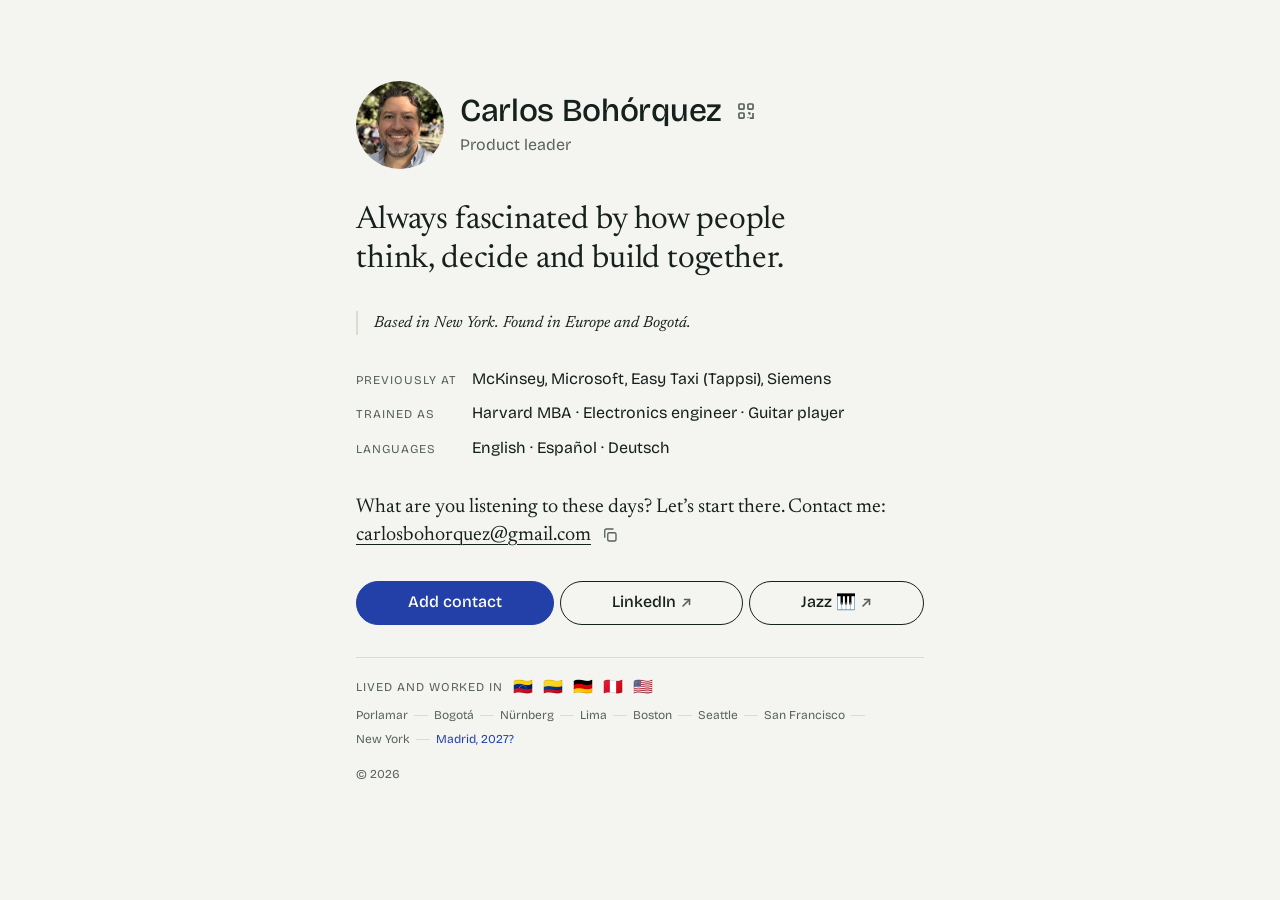
==== index.html @ a4d2526c "Buttons fit one line on iPhones (Add contact, tighter padding); no focus ring on the QR overlay Co-A" ====
<!doctype html>
<html lang="en">
<head>
<meta charset="utf-8">
<meta name="viewport" content="width=device-width, initial-scale=1, viewport-fit=cover">
<title>Carlos Bohórquez</title>
<meta name="claude:viewport-fit-sides" content="cover">
<meta name="robots" content="noindex, nofollow">
<meta name="description" content="Carlos Bohórquez. Always fascinated by how people think, decide and build together.">
<meta property="og:title" content="Carlos Bohórquez">
<meta property="og:description" content="Always fascinated by how people think, decide and build together.">
<meta property="og:url" content="https://caboho.github.io">
<meta property="og:type" content="profile">
<meta property="og:image" content="https://caboho.github.io/photo.jpg">
<link rel="icon" href="data:image/svg+xml,%3Csvg xmlns='http://www.w3.org/2000/svg' viewBox='0 0 64 64'%3E%3Crect width='64' height='64' rx='14' fill='%232340A8'/%3E%3Ctext x='32' y='42' font-family='Georgia,serif' font-size='30' fill='%23fff' text-anchor='middle'%3ECB%3C/text%3E%3C/svg%3E">
<link rel="preconnect" href="https://fonts.googleapis.com">
<link rel="preconnect" href="https://fonts.gstatic.com" crossorigin>
<link rel="stylesheet" href="https://fonts.googleapis.com/css2?family=Bricolage+Grotesque:opsz,wght@12..96,400;12..96,500&family=Newsreader:ital,opsz,wght@0,6..72,400;1,6..72,400&display=swap">
<style>
/* Layout: one left-aligned column, a business card you read top to bottom in ten seconds; the route strip is the one signature detail */
:root{
  --paper:#F4F5F1; --ink:#16201D; --muted:#58625E; --rule:#D8DCD5; --accent:#2340A8; --accent-ink:#FFFFFF; --chip:#E7EAE3;
  --f-display:"Bricolage Grotesque",ui-sans-serif,system-ui,-apple-system,"Segoe UI",sans-serif;
  --f-voice:"Newsreader",Georgia,"Times New Roman",serif;
  --s-sm:.75rem; --s-md:1rem; --s-lg:1.25rem; --s-xl:clamp(1.6rem,6vw,2rem);
}
@media (prefers-color-scheme:dark){:root:not([data-theme="light"]){--paper:#0F1416;--ink:#E7ECE9;--muted:#9AA5A0;--rule:#28312F;--accent:#93A9FF;--accent-ink:#0F1416;--chip:#1A2124;color-scheme:dark}}
:root[data-theme="dark"]{--paper:#0F1416;--ink:#E7ECE9;--muted:#9AA5A0;--rule:#28312F;--accent:#93A9FF;--accent-ink:#0F1416;--chip:#1A2124;color-scheme:dark}
*{box-sizing:border-box}
html{-webkit-text-size-adjust:100%}
body{margin:0;background:var(--paper);color:var(--ink);font-family:var(--f-display);font-size:16px;line-height:1.55;-webkit-font-smoothing:antialiased}
main{max-width:38rem;margin:0 auto;padding-block:clamp(2.5rem,9vh,6rem) 3rem;padding-left:max(20px,env(safe-area-inset-left,0px));padding-right:max(20px,env(safe-area-inset-right,0px));display:flex;flex-direction:column;gap:2rem}
.who{display:flex;align-items:center;gap:16px}
.mono{width:88px;height:88px;border-radius:50%;flex:none;background:var(--accent);color:var(--accent-ink);display:grid;place-items:center;font-family:var(--f-voice);font-size:26px;letter-spacing:.02em;overflow:hidden}
.mono img{width:100%;height:100%;object-fit:cover;display:block}
h1{margin:0;font-weight:500;font-size:var(--s-xl);line-height:1.1;letter-spacing:-.01em;text-wrap:balance}
.role{margin:.25rem 0 0;color:var(--muted);font-size:var(--s-md)}
.hook{margin:0;font-family:var(--f-voice);font-weight:400;font-size:var(--s-xl);line-height:1.22;letter-spacing:-.005em;text-wrap:balance}
.story{margin:0;padding-left:1rem;border-left:2px solid var(--rule);border-radius:0;font-family:var(--f-voice);font-style:italic;font-size:min(var(--s-md),4.1vw);white-space:nowrap;line-height:1.5;color:var(--ink);max-width:34rem}
.facts{display:grid;gap:.6rem;margin:0;padding:0;list-style:none}
.facts li{display:grid;grid-template-columns:6.5rem minmax(0,1fr);gap:12px;align-items:baseline}
.k{font-family:var(--f-display);font-size:var(--s-sm);letter-spacing:.08em;text-transform:uppercase;color:var(--muted)}
.v{min-width:0}
.ask{margin:0;font-family:var(--f-voice);font-size:var(--s-lg);line-height:1.4}
.actions{display:flex;flex-wrap:wrap;gap:6px}
.actions .btn{flex:1 1 auto;justify-content:center;padding:0 10px;gap:6px;white-space:nowrap}
.btn{display:inline-flex;align-items:center;gap:8px;min-height:44px;padding:0 18px;border-radius:999px;border:1px solid var(--ink);color:var(--ink);text-decoration:none;font-size:var(--s-md);font-weight:500;background:transparent;font-family:var(--f-display);cursor:pointer}
.btn.primary{background:var(--accent);border-color:var(--accent);color:var(--accent-ink)}
.btn:hover{background:var(--chip)}
.btn.primary:hover{filter:brightness(1.08);background:var(--accent)}
.btn[aria-disabled="true"]{opacity:.4;cursor:not-allowed}
.btn[aria-disabled="true"]:hover{background:transparent}
.btn:focus-visible{outline:2px solid var(--accent);outline-offset:3px}
.mailwrap{white-space:nowrap}
.mail{color:var(--ink);text-decoration:underline;text-decoration-thickness:1px;text-underline-offset:4px}
.mail:focus-visible{outline:2px solid var(--accent);outline-offset:3px}
.copy{border:0;background:none;color:var(--muted);cursor:pointer;padding:6px;margin:-6px 0 -6px 4px;display:inline-flex;align-items:center;vertical-align:middle;border-radius:6px}
.copy:hover{color:var(--ink);background:var(--chip)}
.copy:focus-visible{outline:2px solid var(--accent);outline-offset:2px}
.copy.ok{color:var(--accent)}
.copy{position:relative}
.copy::after{content:attr(data-tip);position:absolute;bottom:calc(100% + 6px);left:50%;transform:translateX(-50%);background:var(--ink);color:var(--paper);font-family:var(--f-display);font-size:var(--s-sm);line-height:1.3;padding:3px 8px;border-radius:5px;white-space:nowrap;opacity:0;pointer-events:none;transition:opacity .12s}
.copy:hover::after,.copy:focus-visible::after,.copy.ok::after{opacity:1}
.route-head{display:flex;flex-wrap:wrap;align-items:center;gap:4px 10px}
.flags{display:inline-flex;align-items:center;gap:10px;font-family:"Apple Color Emoji","Segoe UI Emoji","Noto Color Emoji",sans-serif;font-size:1rem;line-height:1}
.flags img{display:block;width:20px;height:20px}
.btn .ext{flex:none;margin-left:-2px;opacity:.7}
.sr{position:absolute;width:1px;height:1px;overflow:hidden;clip:rect(0 0 0 0);white-space:nowrap}
.name-row{display:flex;align-items:center;gap:6px;flex-wrap:wrap}
.qr-btn{border:0;background:none;color:var(--muted);cursor:pointer;width:36px;height:36px;display:inline-grid;place-items:center;border-radius:8px;flex:none}
.qr-btn:hover{color:var(--ink);background:var(--chip)}
.qr-btn:focus-visible{outline:2px solid var(--accent);outline-offset:2px}
.qr-dlg:focus,.qr-dlg:focus-visible{outline:none}
.qr-dlg{border:0;padding:0;background:transparent;max-width:none;max-height:none;overflow:visible}
.qr-dlg::backdrop{background:rgba(8,12,13,.62);-webkit-backdrop-filter:blur(8px);backdrop-filter:blur(8px)}
.qr-card{background:#ffffff;color:#16201D;border-radius:28px;padding:24px 24px 20px;display:flex;flex-direction:column;align-items:center;gap:6px;width:min(84vw,340px);box-shadow:0 24px 60px rgba(0,0,0,.35)}
.qr-code{display:block;width:100%;height:auto}
.qr-name{margin:8px 0 0;font-family:var(--f-display);font-size:var(--s-lg);font-weight:500}
.qr-url{margin:0;color:#58625E;font-size:var(--s-md)}
.qr-hint{margin:8px 0 0;color:#58625E;font-size:var(--s-sm);text-align:center}
@media (prefers-reduced-motion:no-preference){.qr-dlg[open] .qr-card{animation:qrin .22s ease-out}.qr-dlg[open]::backdrop{animation:qrfade .22s ease-out}@keyframes qrin{from{transform:scale(.96);opacity:0}to{transform:none;opacity:1}}@keyframes qrfade{from{opacity:0}to{opacity:1}}.qr-dlg.closing .qr-card{animation:qrout .18s ease-in forwards}.qr-dlg.closing::backdrop{animation:qrfadeout .18s ease-in forwards}@keyframes qrout{from{transform:none;opacity:1}to{transform:scale(.96);opacity:0}}@keyframes qrfadeout{from{opacity:1}to{opacity:0}}}
.legal{font-size:var(--s-sm);color:var(--muted);margin:.4rem 0 0}
.route{border-top:1px solid var(--rule);padding-top:1.25rem;display:flex;flex-direction:column;gap:.6rem}
.stops{display:flex;flex-wrap:wrap;align-items:center;gap:6px 0;margin:0;padding:0;list-style:none;font-family:var(--f-display);font-size:var(--s-sm);color:var(--muted)}
.stops li{display:flex;align-items:center}
.stops li:not(:last-child)::after{content:"";width:14px;height:1px;background:var(--rule);margin:0 6px}
.stops .next{color:var(--accent)}
@media (prefers-reduced-motion:no-preference){.hook,.story{animation:rise .5s ease-out both}.story{animation-delay:.08s}@keyframes rise{from{transform:translateY(6px)}to{transform:none}}}
@media (max-width:420px){.facts li{grid-template-columns:1fr;gap:2px}}
</style>
</head>
<body>
<main>
  <header class="who">
    <div class="mono"><img src="photo.jpg" alt="Carlos Bohórquez" width="88" height="88"></div>
    <div>
      <div class="name-row"><h1>Carlos Bohórquez</h1><button class="qr-btn" id="qr-open" type="button" aria-label="Show QR code" aria-haspopup="dialog"><svg width="18" height="18" viewBox="0 0 16 16" fill="none" stroke="currentColor" stroke-width="1.5" aria-hidden="true"><rect x="1.75" y="1.75" width="4.5" height="4.5" rx=".8"/><rect x="9.75" y="1.75" width="4.5" height="4.5" rx=".8"/><rect x="1.75" y="9.75" width="4.5" height="4.5" rx=".8"/><path d="M9.75 9.75h1.5v1.5M14.25 9.75v4.5h-3M9.75 13.5v.75"/></svg></button></div>
      <p class="role">Product leader</p>
    </div>
  </header>

  <p class="hook">Always fascinated by how people think, decide and build together.</p>

  <p class="story">Based in New York. Found in Europe and Bogotá.</p>

  <ul class="facts">
    <li><span class="k">Previously at</span><span class="v">McKinsey, Microsoft, Easy Taxi (Tappsi), Siemens</span></li>
    <li><span class="k">Trained as</span><span class="v">Harvard MBA · Electronics engineer · Guitar player</span></li>
    <li><span class="k">Languages</span><span class="v">English · Español · Deutsch</span></li>
  </ul>

  <p class="ask">What are you listening to these days? Let’s start there. Contact me: <span class="mailwrap"><a id="addr" class="mail" href="mailto:carlosbohorquez@gmail.com">carlosbohorquez@gmail.com</a><button class="copy" id="copy" type="button" aria-label="Copy email address" data-tip="Copy"><svg width="18" height="18" viewBox="0 0 24 24" fill="none" stroke="currentColor" stroke-width="1.8" stroke-linecap="round" stroke-linejoin="round" aria-hidden="true"><rect x="9" y="9" width="11" height="11" rx="2"/><path d="M5 15V6a2 2 0 0 1 2-2h9"/></svg></button></span></p>

  <div class="actions">
    <a class="btn primary" href="carlos.vcf">Add contact</a>
    <a class="btn" href="https://www.linkedin.com/in/carlosbohorquez/" target="_blank" rel="noopener">LinkedIn<svg class="ext" width="12" height="12" viewBox="0 0 12 12" fill="none" stroke="currentColor" stroke-width="1.6" stroke-linecap="round" stroke-linejoin="round" aria-hidden="true"><path d="M4.5 2.5h5v5"/><path d="M9.5 2.5 3 9"/></svg><span class="sr">(opens in a new tab)</span></a>
    <a class="btn" href="https://music.apple.com/us/playlist/jazz-the-best/pl.u-ljPPsxlDvKb" target="_blank" rel="noopener">Jazz 🎹<svg class="ext" width="12" height="12" viewBox="0 0 12 12" fill="none" stroke="currentColor" stroke-width="1.6" stroke-linecap="round" stroke-linejoin="round" aria-hidden="true"><path d="M4.5 2.5h5v5"/><path d="M9.5 2.5 3 9"/></svg><span class="sr">(opens in a new tab)</span></a>
  </div>

  <footer class="route">
    <div class="route-head"><span class="k">Lived and worked in</span><span class="flags"><span class="fl" role="img" aria-label="Venezuela" title="Venezuela" data-src="flags/ve.svg">🇻🇪</span><span class="fl" role="img" aria-label="Colombia" title="Colombia" data-src="flags/co.svg">🇨🇴</span><span class="fl" role="img" aria-label="Germany" title="Germany" data-src="flags/de.svg">🇩🇪</span><span class="fl" role="img" aria-label="Peru" title="Peru" data-src="flags/pe.svg">🇵🇪</span><span class="fl" role="img" aria-label="United States" title="United States" data-src="flags/us.svg">🇺🇸</span></span></div>
    <ol class="stops">
      <li>Porlamar</li><li>Bogotá</li><li>Nürnberg</li><li>Lima</li><li>Boston</li><li>Seattle</li><li>San Francisco</li><li>New York</li><li class="next">Madrid, 2027?</li>
    </ol>
    <p class="legal">© 2026</p>
  </footer>
</main>
<dialog class="qr-dlg" id="qr-dlg" aria-label="QR code for this page">
  <div class="qr-card"><svg class="qr-code" viewBox="0 0 29 29" role="img" aria-label="QR code that opens caboho.github.io" shape-rendering="crispEdges"><rect width="29" height="29" fill="#ffffff"/><path d="M2,2H3V3H2zM3,2H4V3H3zM4,2H5V3H4zM5,2H6V3H5zM6,2H7V3H6zM7,2H8V3H7zM8,2H9V3H8zM12,2H13V3H12zM14,2H15V3H14zM15,2H16V3H15zM20,2H21V3H20zM21,2H22V3H21zM22,2H23V3H22zM23,2H24V3H23zM24,2H25V3H24zM25,2H26V3H25zM26,2H27V3H26zM2,3H3V4H2zM8,3H9V4H8zM10,3H11V4H10zM11,3H12V4H11zM16,3H17V4H16zM18,3H19V4H18zM20,3H21V4H20zM26,3H27V4H26zM2,4H3V5H2zM4,4H5V5H4zM5,4H6V5H5zM6,4H7V5H6zM8,4H9V5H8zM10,4H11V5H10zM12,4H13V5H12zM13,4H14V5H13zM14,4H15V5H14zM17,4H18V5H17zM20,4H21V5H20zM22,4H23V5H22zM23,4H24V5H23zM24,4H25V5H24zM26,4H27V5H26zM2,5H3V6H2zM4,5H5V6H4zM5,5H6V6H5zM6,5H7V6H6zM8,5H9V6H8zM10,5H11V6H10zM11,5H12V6H11zM15,5H16V6H15zM17,5H18V6H17zM18,5H19V6H18zM20,5H21V6H20zM22,5H23V6H22zM23,5H24V6H23zM24,5H25V6H24zM26,5H27V6H26zM2,6H3V7H2zM4,6H5V7H4zM5,6H6V7H5zM6,6H7V7H6zM8,6H9V7H8zM13,6H14V7H13zM14,6H15V7H14zM15,6H16V7H15zM18,6H19V7H18zM20,6H21V7H20zM22,6H23V7H22zM23,6H24V7H23zM24,6H25V7H24zM26,6H27V7H26zM2,7H3V8H2zM8,7H9V8H8zM11,7H12V8H11zM13,7H14V8H13zM18,7H19V8H18zM20,7H21V8H20zM26,7H27V8H26zM2,8H3V9H2zM3,8H4V9H3zM4,8H5V9H4zM5,8H6V9H5zM6,8H7V9H6zM7,8H8V9H7zM8,8H9V9H8zM10,8H11V9H10zM12,8H13V9H12zM14,8H15V9H14zM16,8H17V9H16zM18,8H19V9H18zM20,8H21V9H20zM21,8H22V9H21zM22,8H23V9H22zM23,8H24V9H23zM24,8H25V9H24zM25,8H26V9H25zM26,8H27V9H26zM10,9H11V10H10zM11,9H12V10H11zM13,9H14V10H13zM14,9H15V10H14zM17,9H18V10H17zM18,9H19V10H18zM2,10H3V11H2zM8,10H9V11H8zM10,10H11V11H10zM11,10H12V11H11zM12,10H13V11H12zM14,10H15V11H14zM15,10H16V11H15zM16,10H17V11H16zM17,10H18V11H17zM19,10H20V11H19zM20,10H21V11H20zM23,10H24V11H23zM24,10H25V11H24zM25,10H26V11H25zM2,11H3V12H2zM3,11H4V12H3zM5,11H6V12H5zM6,11H7V12H6zM7,11H8V12H7zM9,11H10V12H9zM10,11H11V12H10zM11,11H12V12H11zM13,11H14V12H13zM14,11H15V12H14zM17,11H18V12H17zM21,11H22V12H21zM22,11H23V12H22zM23,11H24V12H23zM24,11H25V12H24zM25,11H26V12H25zM2,12H3V13H2zM4,12H5V13H4zM6,12H7V13H6zM7,12H8V13H7zM8,12H9V13H8zM10,12H11V13H10zM13,12H14V13H13zM16,12H17V13H16zM17,12H18V13H17zM20,12H21V13H20zM21,12H22V13H21zM22,12H23V13H22zM23,12H24V13H23zM25,12H26V13H25zM26,12H27V13H26zM2,13H3V14H2zM3,13H4V14H3zM7,13H8V14H7zM10,13H11V14H10zM11,13H12V14H11zM12,13H13V14H12zM16,13H17V14H16zM17,13H18V14H17zM18,13H19V14H18zM19,13H20V14H19zM20,13H21V14H20zM23,13H24V14H23zM26,13H27V14H26zM3,14H4V15H3zM5,14H6V15H5zM6,14H7V15H6zM8,14H9V15H8zM11,14H12V15H11zM18,14H19V15H18zM20,14H21V15H20zM21,14H22V15H21zM26,14H27V15H26zM2,15H3V16H2zM3,15H4V16H3zM9,15H10V16H9zM12,15H13V16H12zM14,15H15V16H14zM17,15H18V16H17zM21,15H22V16H21zM25,15H26V16H25zM2,16H3V17H2zM5,16H6V17H5zM7,16H8V17H7zM8,16H9V17H8zM9,16H10V17H9zM11,16H12V17H11zM12,16H13V17H12zM15,16H16V17H15zM17,16H18V17H17zM18,16H19V17H18zM20,16H21V17H20zM21,16H22V17H21zM22,16H23V17H22zM23,16H24V17H23zM25,16H26V17H25zM26,16H27V17H26zM2,17H3V18H2zM4,17H5V18H4zM6,17H7V18H6zM7,17H8V18H7zM9,17H10V18H9zM10,17H11V18H10zM14,17H15V18H14zM16,17H17V18H16zM17,17H18V18H17zM21,17H22V18H21zM23,17H24V18H23zM24,17H25V18H24zM26,17H27V18H26zM2,18H3V19H2zM4,18H5V19H4zM7,18H8V19H7zM8,18H9V19H8zM10,18H11V19H10zM14,18H15V19H14zM15,18H16V19H15zM18,18H19V19H18zM19,18H20V19H19zM20,18H21V19H20zM21,18H22V19H21zM22,18H23V19H22zM24,18H25V19H24zM10,19H11V20H10zM15,19H16V20H15zM18,19H19V20H18zM22,19H23V20H22zM2,20H3V21H2zM3,20H4V21H3zM4,20H5V21H4zM5,20H6V21H5zM6,20H7V21H6zM7,20H8V21H7zM8,20H9V21H8zM12,20H13V21H12zM14,20H15V21H14zM18,20H19V21H18zM20,20H21V21H20zM22,20H23V21H22zM26,20H27V21H26zM2,21H3V22H2zM8,21H9V22H8zM13,21H14V22H13zM17,21H18V22H17zM18,21H19V22H18zM22,21H23V22H22zM26,21H27V22H26zM2,22H3V23H2zM4,22H5V23H4zM5,22H6V23H5zM6,22H7V23H6zM8,22H9V23H8zM11,22H12V23H11zM12,22H13V23H12zM13,22H14V23H13zM14,22H15V23H14zM15,22H16V23H15zM16,22H17V23H16zM17,22H18V23H17zM18,22H19V23H18zM19,22H20V23H19zM20,22H21V23H20zM21,22H22V23H21zM22,22H23V23H22zM24,22H25V23H24zM2,23H3V24H2zM4,23H5V24H4zM5,23H6V24H5zM6,23H7V24H6zM8,23H9V24H8zM12,23H13V24H12zM14,23H15V24H14zM15,23H16V24H15zM16,23H17V24H16zM18,23H19V24H18zM19,23H20V24H19zM20,23H21V24H20zM25,23H26V24H25zM26,23H27V24H26zM2,24H3V25H2zM4,24H5V25H4zM5,24H6V25H5zM6,24H7V25H6zM8,24H9V25H8zM11,24H12V25H11zM12,24H13V25H12zM17,24H18V25H17zM18,24H19V25H18zM23,24H24V25H23zM24,24H25V25H24zM26,24H27V25H26zM2,25H3V26H2zM8,25H9V26H8zM13,25H14V26H13zM16,25H17V26H16zM18,25H19V26H18zM19,25H20V26H19zM21,25H22V26H21zM22,25H23V26H22zM26,25H27V26H26zM2,26H3V27H2zM3,26H4V27H3zM4,26H5V27H4zM5,26H6V27H5zM6,26H7V27H6zM7,26H8V27H7zM8,26H9V27H8zM10,26H11V27H10zM14,26H15V27H14zM18,26H19V27H18zM23,26H24V27H23zM26,26H27V27H26z" fill="#16201D"/></svg><p class="qr-name">Carlos Bohórquez</p><p class="qr-url">caboho.github.io</p><p class="qr-hint">Scan to open this page · tap anywhere to close</p></div>
</dialog>
<script>
(function(){var b=document.getElementById('qr-open'),d=document.getElementById('qr-dlg');if(!b||!d)return;b.addEventListener('click',function(){if(d.showModal){d.showModal()}else{d.setAttribute('open','')}});function shut(){if(d.classList.contains('closing'))return;var still=matchMedia('(prefers-reduced-motion: reduce)').matches;function done(){d.classList.remove('closing');if(d.close){d.close()}else{d.removeAttribute('open')}}if(still){done();return}d.classList.add('closing');setTimeout(done,190)}d.addEventListener('click',shut);d.addEventListener('cancel',function(e){e.preventDefault();shut()});d.addEventListener('close',function(){b.focus()});})();
(function(){
  try{
    var c=document.createElement('canvas');c.width=c.height=1;
    var x=c.getContext('2d',{willReadFrequently:true});x.textBaseline='top';x.font='100px "Apple Color Emoji","Segoe UI Emoji","Noto Color Emoji",sans-serif';x.scale(.01,.01);
    function px(t,col){x.clearRect(0,0,100,100);x.fillStyle=col;x.fillText(t,0,0);return x.getImageData(0,0,1,1).data.join(',')}
    function color(t){var w=px(t,'#fff'),k=px(t,'#000');return w===k&&w.indexOf('0,0,0,')!==0}
    if(color('\uD83C\uDDE8\uD83C\uDDED'))return;
  }catch(e){}
  var f=document.querySelectorAll('.fl[data-src]');
  for(var i=0;i<f.length;i++){var m=new Image();m.src=f[i].getAttribute('data-src');m.alt='';m.width=20;m.height=20;f[i].textContent='';f[i].appendChild(m)}
})();
(function(){
  var b=document.getElementById('copy'),a=document.getElementById('addr');
  b.addEventListener('click',function(){
    var t=a.textContent;
    var ic=b.innerHTML,ck='<svg width="18" height="18" viewBox="0 0 24 24" fill="none" stroke="currentColor" stroke-width="2" stroke-linecap="round" stroke-linejoin="round" aria-hidden="true"><path d="M5 12.5l4.5 4.5L19 7.5"/></svg>';function done(){b.innerHTML=ck;b.classList.add('ok');b.setAttribute('aria-label','Copied');b.dataset.tip='Copied';setTimeout(function(){b.innerHTML=ic;b.classList.remove('ok');b.setAttribute('aria-label','Copy email address');b.dataset.tip='Copy'},1600)}
    function sel(){var r=document.createRange();r.selectNodeContents(a);var s=getSelection();s.removeAllRanges();s.addRange(r)}
    try{navigator.clipboard.writeText(t).then(done,sel)}catch(e){sel()}
  });
})();
</script>
</body>
</html>
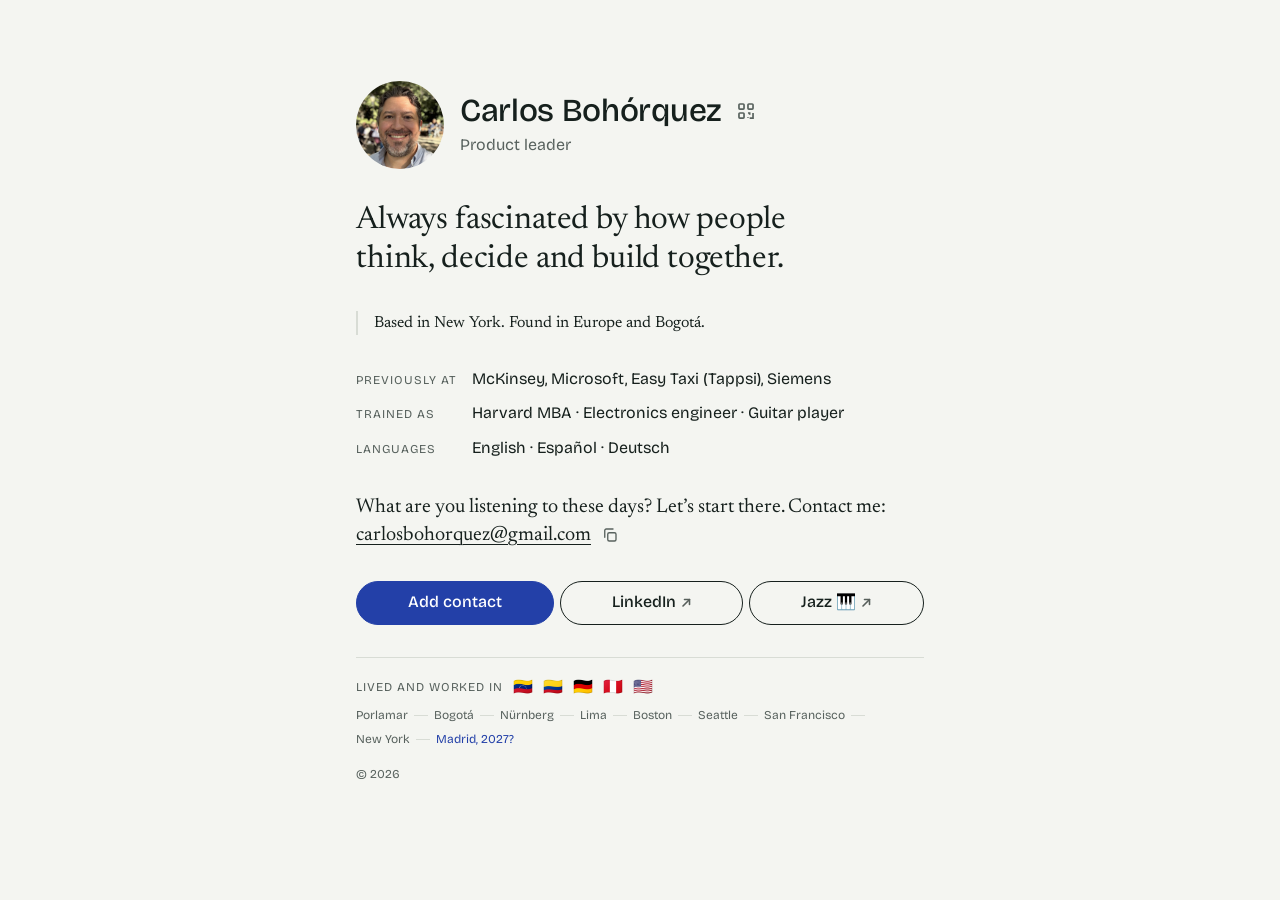
==== commit 2c95aa78: "Based-in line upright, sized to stay on one line on phones Co-Authored-By: Claude Opus 5.5 <noreply@" ====
--- a/index.html
+++ b/index.html
@@ -9,9 +9,9 @@
 <meta name="description" content="Carlos Bohórquez. Always fascinated by how people think, decide and build together.">
 <meta property="og:title" content="Carlos Bohórquez">
 <meta property="og:description" content="Always fascinated by how people think, decide and build together.">
-<meta property="og:url" content="https://caboho.github.io">
+<meta property="og:url" content="https://caboho.co">
 <meta property="og:type" content="profile">
-<meta property="og:image" content="https://caboho.github.io/photo.jpg">
+<meta property="og:image" content="https://caboho.co/photo.jpg">
 <link rel="icon" href="data:image/svg+xml,%3Csvg xmlns='http://www.w3.org/2000/svg' viewBox='0 0 64 64'%3E%3Crect width='64' height='64' rx='14' fill='%232340A8'/%3E%3Ctext x='32' y='42' font-family='Georgia,serif' font-size='30' fill='%23fff' text-anchor='middle'%3ECB%3C/text%3E%3C/svg%3E">
 <link rel="preconnect" href="https://fonts.googleapis.com">
 <link rel="preconnect" href="https://fonts.gstatic.com" crossorigin>
@@ -36,7 +36,7 @@
 h1{margin:0;font-weight:500;font-size:var(--s-xl);line-height:1.1;letter-spacing:-.01em;text-wrap:balance}
 .role{margin:.25rem 0 0;color:var(--muted);font-size:var(--s-md)}
 .hook{margin:0;font-family:var(--f-voice);font-weight:400;font-size:var(--s-xl);line-height:1.22;letter-spacing:-.005em;text-wrap:balance}
-.story{margin:0;padding-left:1rem;border-left:2px solid var(--rule);border-radius:0;font-family:var(--f-voice);font-style:italic;font-size:min(var(--s-md),4.1vw);white-space:nowrap;line-height:1.5;color:var(--ink);max-width:34rem}
+.story{margin:0;padding-left:1rem;border-left:2px solid var(--rule);border-radius:0;font-family:var(--f-voice);font-size:min(var(--s-md),3.8vw);white-space:nowrap;line-height:1.5;color:var(--ink);max-width:34rem}
 .facts{display:grid;gap:.6rem;margin:0;padding:0;list-style:none}
 .facts li{display:grid;grid-template-columns:6.5rem minmax(0,1fr);gap:12px;align-items:baseline}
 .k{font-family:var(--f-display);font-size:var(--s-sm);letter-spacing:.08em;text-transform:uppercase;color:var(--muted)}
@@ -126,7 +126,7 @@
   </footer>
 </main>
 <dialog class="qr-dlg" id="qr-dlg" aria-label="QR code for this page">
-  <div class="qr-card"><svg class="qr-code" viewBox="0 0 29 29" role="img" aria-label="QR code that opens caboho.github.io" shape-rendering="crispEdges"><rect width="29" height="29" fill="#ffffff"/><path d="M2,2H3V3H2zM3,2H4V3H3zM4,2H5V3H4zM5,2H6V3H5zM6,2H7V3H6zM7,2H8V3H7zM8,2H9V3H8zM12,2H13V3H12zM14,2H15V3H14zM15,2H16V3H15zM20,2H21V3H20zM21,2H22V3H21zM22,2H23V3H22zM23,2H24V3H23zM24,2H25V3H24zM25,2H26V3H25zM26,2H27V3H26zM2,3H3V4H2zM8,3H9V4H8zM10,3H11V4H10zM11,3H12V4H11zM16,3H17V4H16zM18,3H19V4H18zM20,3H21V4H20zM26,3H27V4H26zM2,4H3V5H2zM4,4H5V5H4zM5,4H6V5H5zM6,4H7V5H6zM8,4H9V5H8zM10,4H11V5H10zM12,4H13V5H12zM13,4H14V5H13zM14,4H15V5H14zM17,4H18V5H17zM20,4H21V5H20zM22,4H23V5H22zM23,4H24V5H23zM24,4H25V5H24zM26,4H27V5H26zM2,5H3V6H2zM4,5H5V6H4zM5,5H6V6H5zM6,5H7V6H6zM8,5H9V6H8zM10,5H11V6H10zM11,5H12V6H11zM15,5H16V6H15zM17,5H18V6H17zM18,5H19V6H18zM20,5H21V6H20zM22,5H23V6H22zM23,5H24V6H23zM24,5H25V6H24zM26,5H27V6H26zM2,6H3V7H2zM4,6H5V7H4zM5,6H6V7H5zM6,6H7V7H6zM8,6H9V7H8zM13,6H14V7H13zM14,6H15V7H14zM15,6H16V7H15zM18,6H19V7H18zM20,6H21V7H20zM22,6H23V7H22zM23,6H24V7H23zM24,6H25V7H24zM26,6H27V7H26zM2,7H3V8H2zM8,7H9V8H8zM11,7H12V8H11zM13,7H14V8H13zM18,7H19V8H18zM20,7H21V8H20zM26,7H27V8H26zM2,8H3V9H2zM3,8H4V9H3zM4,8H5V9H4zM5,8H6V9H5zM6,8H7V9H6zM7,8H8V9H7zM8,8H9V9H8zM10,8H11V9H10zM12,8H13V9H12zM14,8H15V9H14zM16,8H17V9H16zM18,8H19V9H18zM20,8H21V9H20zM21,8H22V9H21zM22,8H23V9H22zM23,8H24V9H23zM24,8H25V9H24zM25,8H26V9H25zM26,8H27V9H26zM10,9H11V10H10zM11,9H12V10H11zM13,9H14V10H13zM14,9H15V10H14zM17,9H18V10H17zM18,9H19V10H18zM2,10H3V11H2zM8,10H9V11H8zM10,10H11V11H10zM11,10H12V11H11zM12,10H13V11H12zM14,10H15V11H14zM15,10H16V11H15zM16,10H17V11H16zM17,10H18V11H17zM19,10H20V11H19zM20,10H21V11H20zM23,10H24V11H23zM24,10H25V11H24zM25,10H26V11H25zM2,11H3V12H2zM3,11H4V12H3zM5,11H6V12H5zM6,11H7V12H6zM7,11H8V12H7zM9,11H10V12H9zM10,11H11V12H10zM11,11H12V12H11zM13,11H14V12H13zM14,11H15V12H14zM17,11H18V12H17zM21,11H22V12H21zM22,11H23V12H22zM23,11H24V12H23zM24,11H25V12H24zM25,11H26V12H25zM2,12H3V13H2zM4,12H5V13H4zM6,12H7V13H6zM7,12H8V13H7zM8,12H9V13H8zM10,12H11V13H10zM13,12H14V13H13zM16,12H17V13H16zM17,12H18V13H17zM20,12H21V13H20zM21,12H22V13H21zM22,12H23V13H22zM23,12H24V13H23zM25,12H26V13H25zM26,12H27V13H26zM2,13H3V14H2zM3,13H4V14H3zM7,13H8V14H7zM10,13H11V14H10zM11,13H12V14H11zM12,13H13V14H12zM16,13H17V14H16zM17,13H18V14H17zM18,13H19V14H18zM19,13H20V14H19zM20,13H21V14H20zM23,13H24V14H23zM26,13H27V14H26zM3,14H4V15H3zM5,14H6V15H5zM6,14H7V15H6zM8,14H9V15H8zM11,14H12V15H11zM18,14H19V15H18zM20,14H21V15H20zM21,14H22V15H21zM26,14H27V15H26zM2,15H3V16H2zM3,15H4V16H3zM9,15H10V16H9zM12,15H13V16H12zM14,15H15V16H14zM17,15H18V16H17zM21,15H22V16H21zM25,15H26V16H25zM2,16H3V17H2zM5,16H6V17H5zM7,16H8V17H7zM8,16H9V17H8zM9,16H10V17H9zM11,16H12V17H11zM12,16H13V17H12zM15,16H16V17H15zM17,16H18V17H17zM18,16H19V17H18zM20,16H21V17H20zM21,16H22V17H21zM22,16H23V17H22zM23,16H24V17H23zM25,16H26V17H25zM26,16H27V17H26zM2,17H3V18H2zM4,17H5V18H4zM6,17H7V18H6zM7,17H8V18H7zM9,17H10V18H9zM10,17H11V18H10zM14,17H15V18H14zM16,17H17V18H16zM17,17H18V18H17zM21,17H22V18H21zM23,17H24V18H23zM24,17H25V18H24zM26,17H27V18H26zM2,18H3V19H2zM4,18H5V19H4zM7,18H8V19H7zM8,18H9V19H8zM10,18H11V19H10zM14,18H15V19H14zM15,18H16V19H15zM18,18H19V19H18zM19,18H20V19H19zM20,18H21V19H20zM21,18H22V19H21zM22,18H23V19H22zM24,18H25V19H24zM10,19H11V20H10zM15,19H16V20H15zM18,19H19V20H18zM22,19H23V20H22zM2,20H3V21H2zM3,20H4V21H3zM4,20H5V21H4zM5,20H6V21H5zM6,20H7V21H6zM7,20H8V21H7zM8,20H9V21H8zM12,20H13V21H12zM14,20H15V21H14zM18,20H19V21H18zM20,20H21V21H20zM22,20H23V21H22zM26,20H27V21H26zM2,21H3V22H2zM8,21H9V22H8zM13,21H14V22H13zM17,21H18V22H17zM18,21H19V22H18zM22,21H23V22H22zM26,21H27V22H26zM2,22H3V23H2zM4,22H5V23H4zM5,22H6V23H5zM6,22H7V23H6zM8,22H9V23H8zM11,22H12V23H11zM12,22H13V23H12zM13,22H14V23H13zM14,22H15V23H14zM15,22H16V23H15zM16,22H17V23H16zM17,22H18V23H17zM18,22H19V23H18zM19,22H20V23H19zM20,22H21V23H20zM21,22H22V23H21zM22,22H23V23H22zM24,22H25V23H24zM2,23H3V24H2zM4,23H5V24H4zM5,23H6V24H5zM6,23H7V24H6zM8,23H9V24H8zM12,23H13V24H12zM14,23H15V24H14zM15,23H16V24H15zM16,23H17V24H16zM18,23H19V24H18zM19,23H20V24H19zM20,23H21V24H20zM25,23H26V24H25zM26,23H27V24H26zM2,24H3V25H2zM4,24H5V25H4zM5,24H6V25H5zM6,24H7V25H6zM8,24H9V25H8zM11,24H12V25H11zM12,24H13V25H12zM17,24H18V25H17zM18,24H19V25H18zM23,24H24V25H23zM24,24H25V25H24zM26,24H27V25H26zM2,25H3V26H2zM8,25H9V26H8zM13,25H14V26H13zM16,25H17V26H16zM18,25H19V26H18zM19,25H20V26H19zM21,25H22V26H21zM22,25H23V26H22zM26,25H27V26H26zM2,26H3V27H2zM3,26H4V27H3zM4,26H5V27H4zM5,26H6V27H5zM6,26H7V27H6zM7,26H8V27H7zM8,26H9V27H8zM10,26H11V27H10zM14,26H15V27H14zM18,26H19V27H18zM23,26H24V27H23zM26,26H27V27H26z" fill="#16201D"/></svg><p class="qr-name">Carlos Bohórquez</p><p class="qr-url">caboho.github.io</p><p class="qr-hint">Scan to open this page · tap anywhere to close</p></div>
+  <div class="qr-card"><svg class="qr-code" viewBox="0 0 29 29" role="img" aria-label="QR code that opens caboho.co" shape-rendering="crispEdges"><rect width="29" height="29" fill="#ffffff"/><path d="M2,2H3V3H2zM3,2H4V3H3zM4,2H5V3H4zM5,2H6V3H5zM6,2H7V3H6zM7,2H8V3H7zM8,2H9V3H8zM11,2H12V3H11zM12,2H13V3H12zM13,2H14V3H13zM14,2H15V3H14zM15,2H16V3H15zM16,2H17V3H16zM17,2H18V3H17zM18,2H19V3H18zM20,2H21V3H20zM21,2H22V3H21zM22,2H23V3H22zM23,2H24V3H23zM24,2H25V3H24zM25,2H26V3H25zM26,2H27V3H26zM2,3H3V4H2zM8,3H9V4H8zM10,3H11V4H10zM11,3H12V4H11zM13,3H14V4H13zM18,3H19V4H18zM20,3H21V4H20zM26,3H27V4H26zM2,4H3V5H2zM4,4H5V5H4zM5,4H6V5H5zM6,4H7V5H6zM8,4H9V5H8zM10,4H11V5H10zM18,4H19V5H18zM20,4H21V5H20zM22,4H23V5H22zM23,4H24V5H23zM24,4H25V5H24zM26,4H27V5H26zM2,5H3V6H2zM4,5H5V6H4zM5,5H6V6H5zM6,5H7V6H6zM8,5H9V6H8zM10,5H11V6H10zM13,5H14V6H13zM14,5H15V6H14zM16,5H17V6H16zM17,5H18V6H17zM18,5H19V6H18zM20,5H21V6H20zM22,5H23V6H22zM23,5H24V6H23zM24,5H25V6H24zM26,5H27V6H26zM2,6H3V7H2zM4,6H5V7H4zM5,6H6V7H5zM6,6H7V7H6zM8,6H9V7H8zM11,6H12V7H11zM12,6H13V7H12zM14,6H15V7H14zM15,6H16V7H15zM18,6H19V7H18zM20,6H21V7H20zM22,6H23V7H22zM23,6H24V7H23zM24,6H25V7H24zM26,6H27V7H26zM2,7H3V8H2zM8,7H9V8H8zM13,7H14V8H13zM15,7H16V8H15zM16,7H17V8H16zM18,7H19V8H18zM20,7H21V8H20zM26,7H27V8H26zM2,8H3V9H2zM3,8H4V9H3zM4,8H5V9H4zM5,8H6V9H5zM6,8H7V9H6zM7,8H8V9H7zM8,8H9V9H8zM10,8H11V9H10zM12,8H13V9H12zM14,8H15V9H14zM16,8H17V9H16zM18,8H19V9H18zM20,8H21V9H20zM21,8H22V9H21zM22,8H23V9H22zM23,8H24V9H23zM24,8H25V9H24zM25,8H26V9H25zM26,8H27V9H26zM10,9H11V10H10zM13,9H14V10H13zM14,9H15V10H14zM15,9H16V10H15zM17,9H18V10H17zM2,10H3V11H2zM8,10H9V11H8zM10,10H11V11H10zM12,10H13V11H12zM14,10H15V11H14zM16,10H17V11H16zM17,10H18V11H17zM19,10H20V11H19zM20,10H21V11H20zM23,10H24V11H23zM24,10H25V11H24zM25,10H26V11H25zM3,11H4V12H3zM4,11H5V12H4zM6,11H7V12H6zM7,11H8V12H7zM9,11H10V12H9zM10,11H11V12H10zM11,11H12V12H11zM14,11H15V12H14zM16,11H17V12H16zM17,11H18V12H17zM21,11H22V12H21zM22,11H23V12H22zM23,11H24V12H23zM24,11H25V12H24zM25,11H26V12H25zM4,12H5V13H4zM6,12H7V13H6zM8,12H9V13H8zM9,12H10V13H9zM13,12H14V13H13zM14,12H15V13H14zM17,12H18V13H17zM20,12H21V13H20zM21,12H22V13H21zM22,12H23V13H22zM23,12H24V13H23zM25,12H26V13H25zM26,12H27V13H26zM2,13H3V14H2zM5,13H6V14H5zM7,13H8V14H7zM9,13H10V14H9zM10,13H11V14H10zM13,13H14V14H13zM16,13H17V14H16zM17,13H18V14H17zM18,13H19V14H18zM19,13H20V14H19zM20,13H21V14H20zM23,13H24V14H23zM26,13H27V14H26zM2,14H3V15H2zM5,14H6V15H5zM6,14H7V15H6zM7,14H8V15H7zM8,14H9V15H8zM9,14H10V15H9zM11,14H12V15H11zM15,14H16V15H15zM16,14H17V15H16zM18,14H19V15H18zM20,14H21V15H20zM21,14H22V15H21zM26,14H27V15H26zM2,15H3V16H2zM3,15H4V16H3zM7,15H8V16H7zM10,15H11V16H10zM11,15H12V16H11zM12,15H13V16H12zM14,15H15V16H14zM15,15H16V16H15zM16,15H17V16H16zM17,15H18V16H17zM21,15H22V16H21zM25,15H26V16H25zM2,16H3V17H2zM8,16H9V17H8zM10,16H11V17H10zM11,16H12V17H11zM12,16H13V17H12zM15,16H16V17H15zM16,16H17V17H16zM17,16H18V17H17zM18,16H19V17H18zM20,16H21V17H20zM21,16H22V17H21zM22,16H23V17H22zM23,16H24V17H23zM25,16H26V17H25zM26,16H27V17H26zM2,17H3V18H2zM4,17H5V18H4zM6,17H7V18H6zM9,17H10V18H9zM10,17H11V18H10zM12,17H13V18H12zM14,17H15V18H14zM15,17H16V18H15zM16,17H17V18H16zM17,17H18V18H17zM21,17H22V18H21zM23,17H24V18H23zM24,17H25V18H24zM26,17H27V18H26zM2,18H3V19H2zM5,18H6V19H5zM7,18H8V19H7zM8,18H9V19H8zM11,18H12V19H11zM14,18H15V19H14zM16,18H17V19H16zM18,18H19V19H18zM19,18H20V19H19zM20,18H21V19H20zM21,18H22V19H21zM22,18H23V19H22zM24,18H25V19H24zM10,19H11V20H10zM11,19H12V20H11zM18,19H19V20H18zM22,19H23V20H22zM2,20H3V21H2zM3,20H4V21H3zM4,20H5V21H4zM5,20H6V21H5zM6,20H7V21H6zM7,20H8V21H7zM8,20H9V21H8zM12,20H13V21H12zM14,20H15V21H14zM15,20H16V21H15zM16,20H17V21H16zM18,20H19V21H18zM20,20H21V21H20zM22,20H23V21H22zM26,20H27V21H26zM2,21H3V22H2zM8,21H9V22H8zM11,21H12V22H11zM13,21H14V22H13zM16,21H17V22H16zM17,21H18V22H17zM18,21H19V22H18zM22,21H23V22H22zM25,21H26V22H25zM26,21H27V22H26zM2,22H3V23H2zM4,22H5V23H4zM5,22H6V23H5zM6,22H7V23H6zM8,22H9V23H8zM12,22H13V23H12zM13,22H14V23H13zM17,22H18V23H17zM18,22H19V23H18zM19,22H20V23H19zM20,22H21V23H20zM21,22H22V23H21zM22,22H23V23H22zM24,22H25V23H24zM26,22H27V23H26zM2,23H3V24H2zM4,23H5V24H4zM5,23H6V24H5zM6,23H7V24H6zM8,23H9V24H8zM12,23H13V24H12zM14,23H15V24H14zM15,23H16V24H15zM18,23H19V24H18zM19,23H20V24H19zM20,23H21V24H20zM25,23H26V24H25zM26,23H27V24H26zM2,24H3V25H2zM4,24H5V25H4zM5,24H6V25H5zM6,24H7V25H6zM8,24H9V25H8zM11,24H12V25H11zM15,24H16V25H15zM16,24H17V25H16zM17,24H18V25H17zM18,24H19V25H18zM23,24H24V25H23zM24,24H25V25H24zM26,24H27V25H26zM2,25H3V26H2zM8,25H9V26H8zM11,25H12V26H11zM14,25H15V26H14zM15,25H16V26H15zM18,25H19V26H18zM19,25H20V26H19zM21,25H22V26H21zM22,25H23V26H22zM26,25H27V26H26zM2,26H3V27H2zM3,26H4V27H3zM4,26H5V27H4zM5,26H6V27H5zM6,26H7V27H6zM7,26H8V27H7zM8,26H9V27H8zM10,26H11V27H10zM11,26H12V27H11zM12,26H13V27H12zM13,26H14V27H13zM14,26H15V27H14zM15,26H16V27H15zM18,26H19V27H18zM23,26H24V27H23zM26,26H27V27H26z" fill="#16201D"/></svg><p class="qr-name">Carlos Bohórquez</p><p class="qr-url">caboho.co</p><p class="qr-hint">Scan to open this page · tap anywhere to close</p></div>
 </dialog>
 <script>
 (function(){var b=document.getElementById('qr-open'),d=document.getElementById('qr-dlg');if(!b||!d)return;b.addEventListener('click',function(){if(d.showModal){d.showModal()}else{d.setAttribute('open','')}});function shut(){if(d.classList.contains('closing'))return;var still=matchMedia('(prefers-reduced-motion: reduce)').matches;function done(){d.classList.remove('closing');if(d.close){d.close()}else{d.removeAttribute('open')}}if(still){done();return}d.classList.add('closing');setTimeout(done,190)}d.addEventListener('click',shut);d.addEventListener('cancel',function(e){e.preventDefault();shut()});d.addEventListener('close',function(){b.focus()});})();
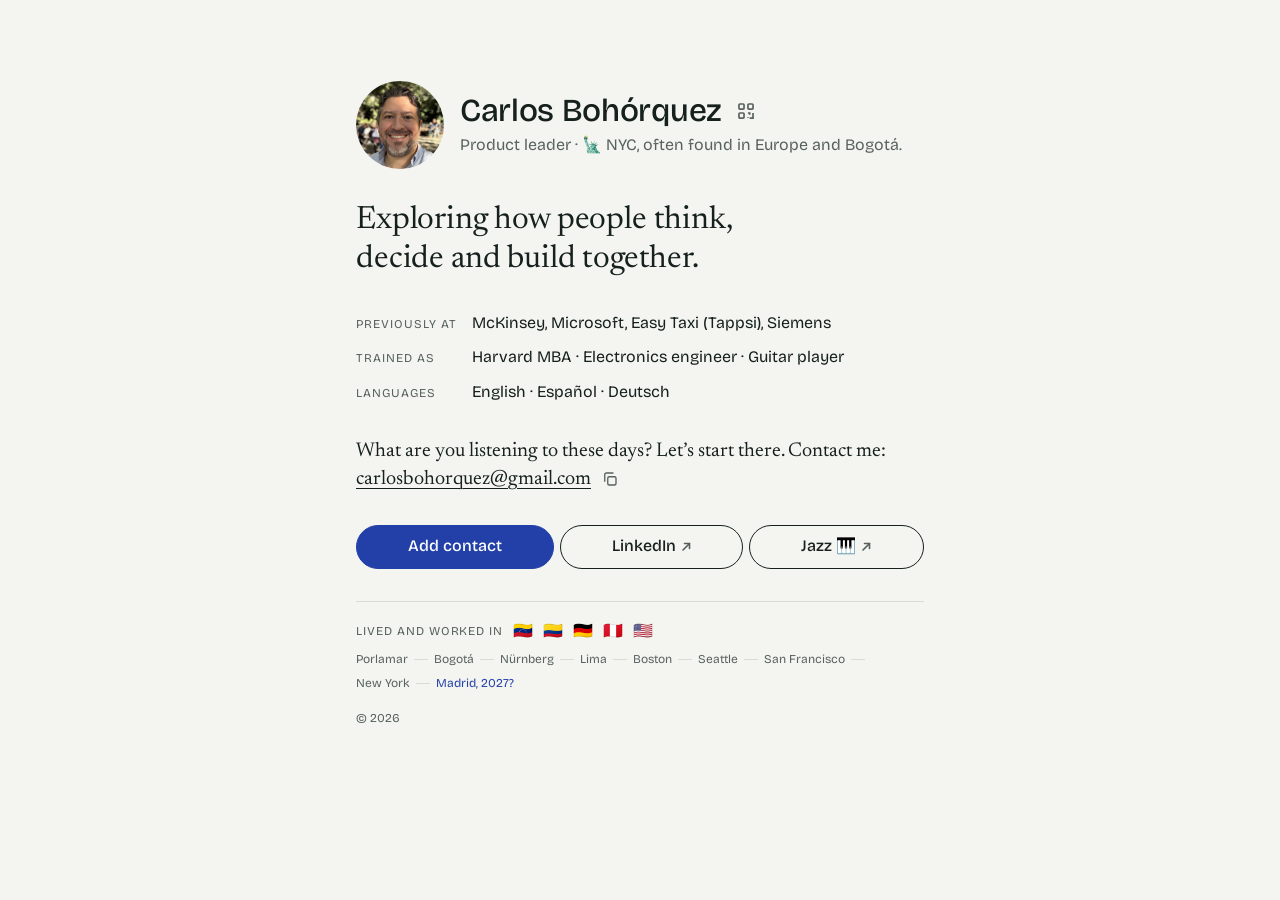
==== commit 9eb30a34: "Header: role line with NYC, Exploring first line, quote removed, QR beside name on phones Co-Authore" ====
--- a/index.html
+++ b/index.html
@@ -6,9 +6,9 @@
 <title>Carlos Bohórquez</title>
 <meta name="claude:viewport-fit-sides" content="cover">
 <meta name="robots" content="noindex, nofollow">
-<meta name="description" content="Carlos Bohórquez. Always fascinated by how people think, decide and build together.">
+<meta name="description" content="Carlos Bohórquez. Exploring how people think, decide and build together.">
 <meta property="og:title" content="Carlos Bohórquez">
-<meta property="og:description" content="Always fascinated by how people think, decide and build together.">
+<meta property="og:description" content="Exploring how people think, decide and build together.">
 <meta property="og:url" content="https://caboho.co">
 <meta property="og:type" content="profile">
 <meta property="og:image" content="https://caboho.co/photo.jpg">
@@ -35,8 +35,8 @@
 .mono img{width:100%;height:100%;object-fit:cover;display:block}
 h1{margin:0;font-weight:500;font-size:var(--s-xl);line-height:1.1;letter-spacing:-.01em;text-wrap:balance}
 .role{margin:.25rem 0 0;color:var(--muted);font-size:var(--s-md)}
+.nw{white-space:nowrap}
 .hook{margin:0;font-family:var(--f-voice);font-weight:400;font-size:var(--s-xl);line-height:1.22;letter-spacing:-.005em;text-wrap:balance}
-.story{margin:0;padding-left:1rem;border-left:2px solid var(--rule);border-radius:0;font-family:var(--f-voice);font-size:min(var(--s-md),3.8vw);white-space:nowrap;line-height:1.5;color:var(--ink);max-width:34rem}
 .facts{display:grid;gap:.6rem;margin:0;padding:0;list-style:none}
 .facts li{display:grid;grid-template-columns:6.5rem minmax(0,1fr);gap:12px;align-items:baseline}
 .k{font-family:var(--f-display);font-size:var(--s-sm);letter-spacing:.08em;text-transform:uppercase;color:var(--muted)}
@@ -85,8 +85,9 @@
 .stops li{display:flex;align-items:center}
 .stops li:not(:last-child)::after{content:"";width:14px;height:1px;background:var(--rule);margin:0 6px}
 .stops .next{color:var(--accent)}
-@media (prefers-reduced-motion:no-preference){.hook,.story{animation:rise .5s ease-out both}.story{animation-delay:.08s}@keyframes rise{from{transform:translateY(6px)}to{transform:none}}}
-@media (max-width:420px){.facts li{grid-template-columns:1fr;gap:2px}}
+@media (prefers-reduced-motion:no-preference){.hook{animation:rise .5s ease-out both}@keyframes rise{from{transform:translateY(6px)}to{transform:none}}}
+@media (max-width:420px){.facts li{grid-template-columns:1fr;gap:2px}.who{gap:12px}.mono{width:72px;height:72px}.name-row{gap:4px}}
+@media (max-width:370px){h1{font-size:1.45rem}.role .nw{white-space:normal}}
 </style>
 </head>
 <body>
@@ -95,13 +96,11 @@
     <div class="mono"><img src="photo.jpg" alt="Carlos Bohórquez" width="88" height="88"></div>
     <div>
       <div class="name-row"><h1>Carlos Bohórquez</h1><button class="qr-btn" id="qr-open" type="button" aria-label="Show QR code" aria-haspopup="dialog"><svg width="18" height="18" viewBox="0 0 16 16" fill="none" stroke="currentColor" stroke-width="1.5" aria-hidden="true"><rect x="1.75" y="1.75" width="4.5" height="4.5" rx=".8"/><rect x="9.75" y="1.75" width="4.5" height="4.5" rx=".8"/><rect x="1.75" y="9.75" width="4.5" height="4.5" rx=".8"/><path d="M9.75 9.75h1.5v1.5M14.25 9.75v4.5h-3M9.75 13.5v.75"/></svg></button></div>
-      <p class="role">Product leader</p>
+      <p class="role"><span class="nw">Product leader · 🗽 NYC,</span> <span class="nw">often found in Europe and Bogotá.</span></p>
     </div>
   </header>
 
-  <p class="hook">Always fascinated by how people think, decide and build together.</p>
-
-  <p class="story">Based in New York. Found in Europe and Bogotá.</p>
+  <p class="hook">Exploring how people think, decide and build together.</p>
 
   <ul class="facts">
     <li><span class="k">Previously at</span><span class="v">McKinsey, Microsoft, Easy Taxi (Tappsi), Siemens</span></li>
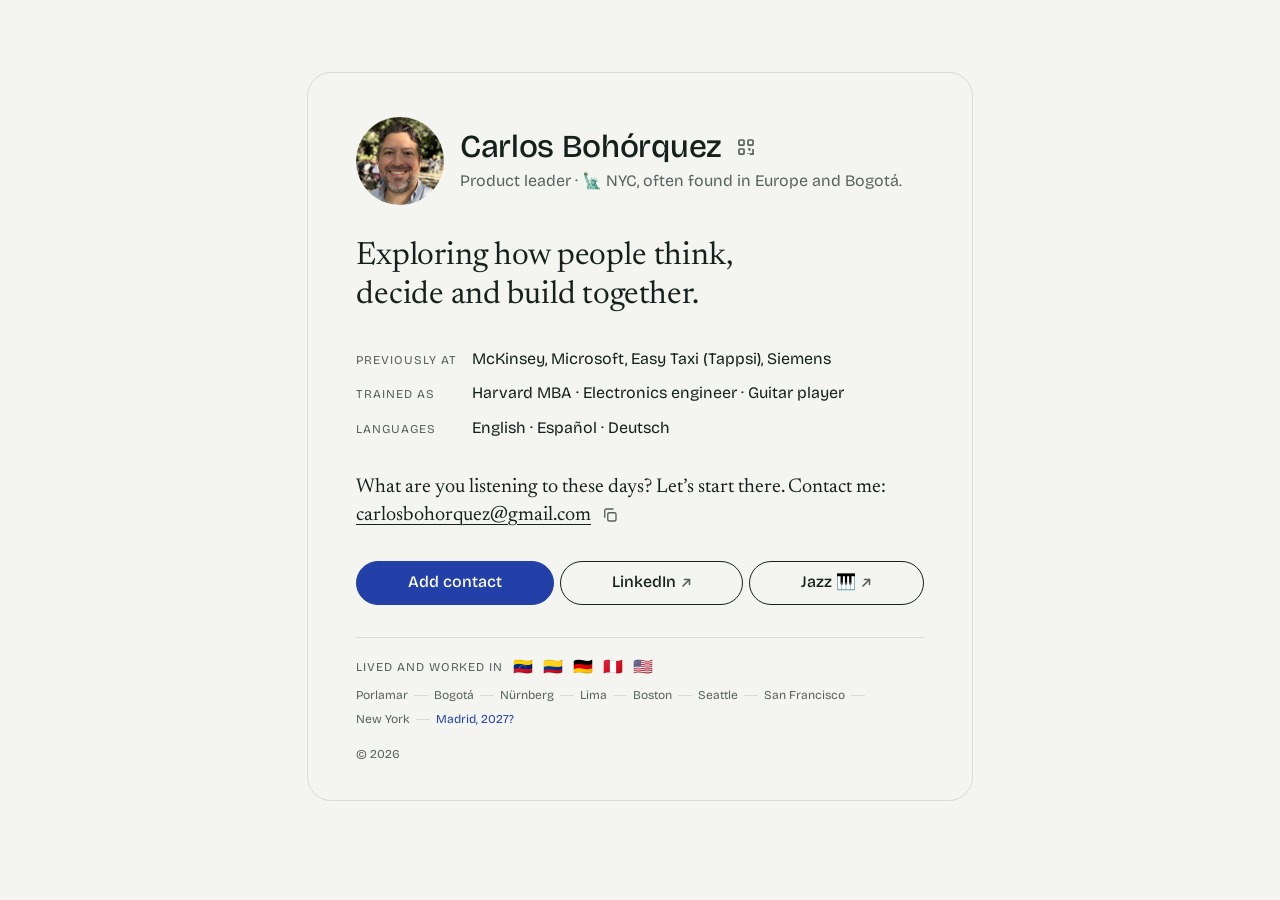
==== commit 9e167c24: "Card border on laptops and tablets (640px and wider); phones unchanged Co-Authored-By: Claude Opus 5" ====
--- a/index.html
+++ b/index.html
@@ -5,7 +5,7 @@
 <meta name="viewport" content="width=device-width, initial-scale=1, viewport-fit=cover">
 <title>Carlos Bohórquez</title>
 <meta name="claude:viewport-fit-sides" content="cover">
-<meta name="robots" content="noindex, nofollow">
+<meta name="robots" content="noindex, nofollow, noimageindex">
 <meta name="description" content="Carlos Bohórquez. Exploring how people think, decide and build together.">
 <meta property="og:title" content="Carlos Bohórquez">
 <meta property="og:description" content="Exploring how people think, decide and build together.">
@@ -88,7 +88,8 @@
 @media (prefers-reduced-motion:no-preference){.hook{animation:rise .5s ease-out both}@keyframes rise{from{transform:translateY(6px)}to{transform:none}}}
 @media (max-width:420px){.facts li{grid-template-columns:1fr;gap:2px}.who{gap:12px}.mono{width:72px;height:72px}.name-row{gap:4px}}
 @media (max-width:370px){h1{font-size:1.45rem}.role .nw{white-space:normal}}
-</style>
+
+@media (min-width:640px){main{max-width:calc(44rem - 38px);margin:clamp(2rem,8vh,5rem) auto;padding:2.75rem 3rem 2.25rem;border:1px solid var(--rule);border-radius:24px}}</style>
 </head>
 <body>
 <main>
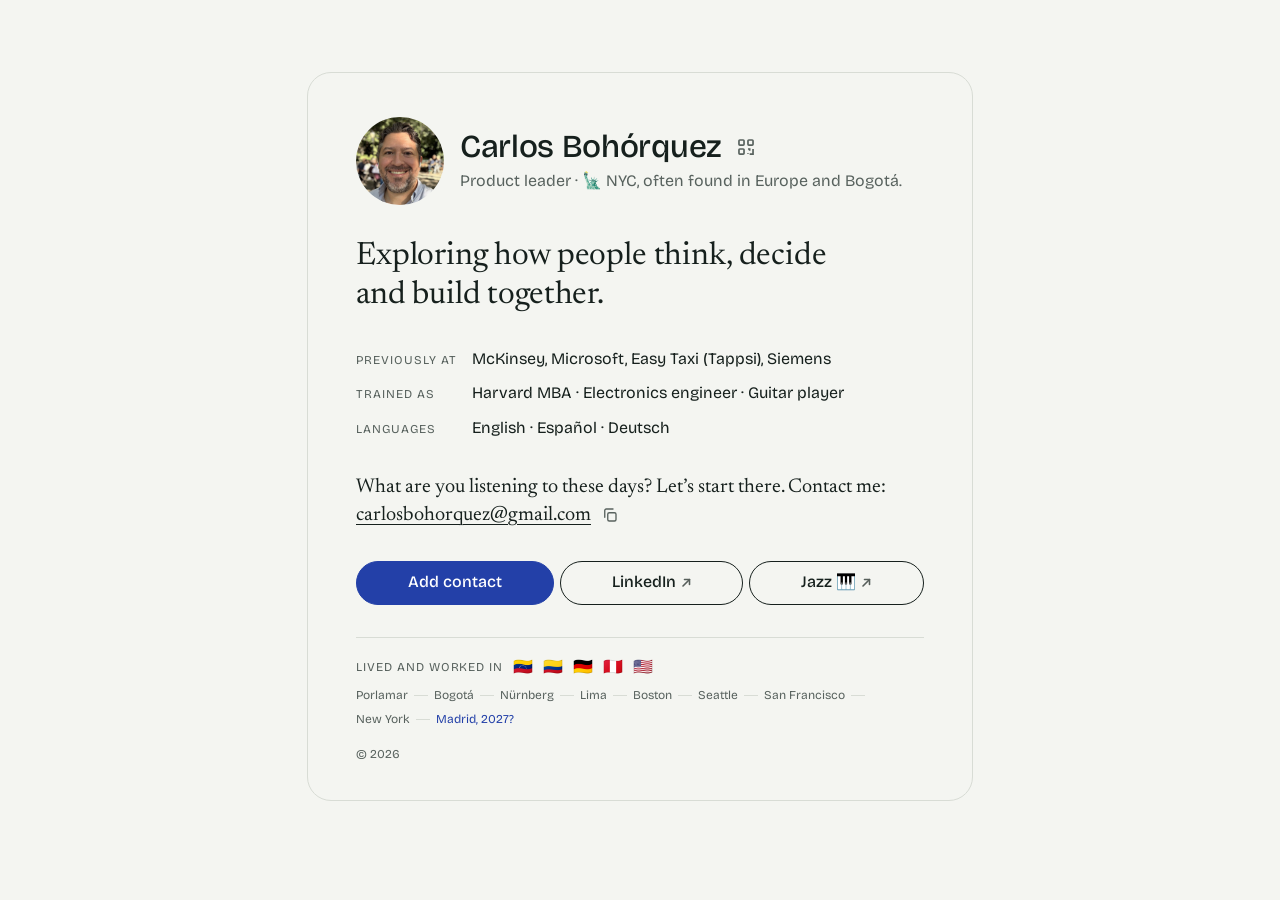
==== commit 313a7422: "First line breaks before "and build together" on laptops and tablets Co-Authored-By: Claude Opus 5.5" ====
--- a/index.html
+++ b/index.html
@@ -89,7 +89,9 @@
 @media (max-width:420px){.facts li{grid-template-columns:1fr;gap:2px}.who{gap:12px}.mono{width:72px;height:72px}.name-row{gap:4px}}
 @media (max-width:370px){h1{font-size:1.45rem}.role .nw{white-space:normal}}
 
-@media (min-width:640px){main{max-width:calc(44rem - 38px);margin:clamp(2rem,8vh,5rem) auto;padding:2.75rem 3rem 2.25rem;border:1px solid var(--rule);border-radius:24px}}</style>
+@media (min-width:640px){main{max-width:calc(44rem - 38px);margin:clamp(2rem,8vh,5rem) auto;padding:2.75rem 3rem 2.25rem;border:1px solid var(--rule);border-radius:24px}}
+.hook .bw{display:none}
+@media (min-width:640px){.hook{text-wrap:wrap}.hook .bw{display:inline}}</style>
 </head>
 <body>
 <main>
@@ -101,7 +103,7 @@
     </div>
   </header>
 
-  <p class="hook">Exploring how people think, decide and build together.</p>
+  <p class="hook">Exploring how people think, decide<br class="bw"> and build together.</p>
 
   <ul class="facts">
     <li><span class="k">Previously at</span><span class="v">McKinsey, Microsoft, Easy Taxi (Tappsi), Siemens</span></li>
